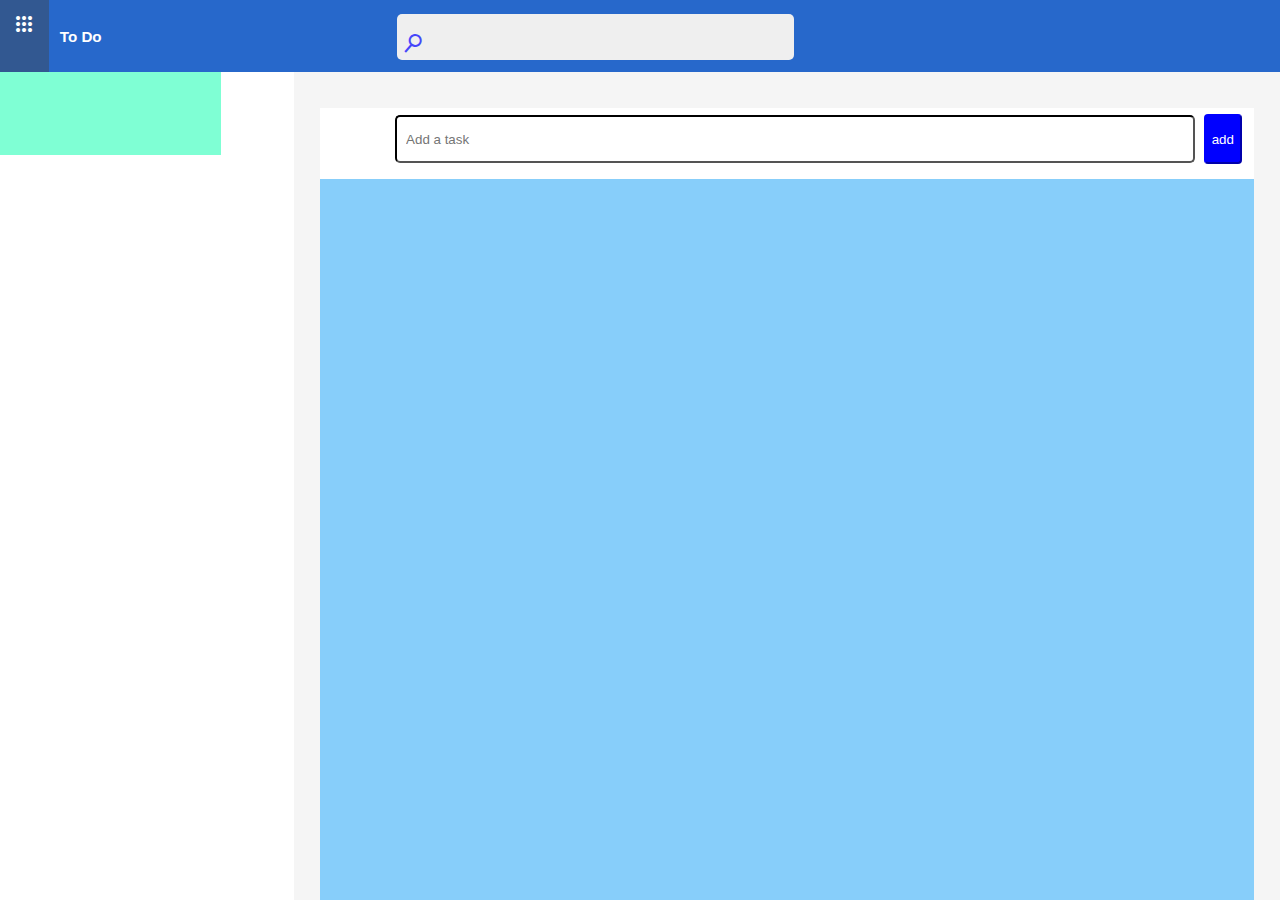
==== todo.html @ d008850b "adding task" ====
<!DOCTYPE html>
<html lang="en">
<head>
    <meta charset="UTF-8">
    <meta http-equiv="X-UA-Compatible" content="IE=edge">
    <meta name="author" content="manivel">
    <meta name="viewport" content="width=device-width, initial-scale=1.0">
    <link rel="stylesheet" href="todo.css">
    <link rel="stylesheet" href="https://fonts.googleapis.com/css2?family=Material+Symbols+Outlined:opsz,wght,FILL,GRAD@48,400,0,0">
    <title>to-do</title>
</head>
<body>
    <div class="menu-container">
        <div class="menu-app-outlet" title="App launcher">
            <span class="material-symbols-outlined ">apps</span>
        </div>
        <button class="reload">To Do</button>
        <input type="button" id="search" title="search"> 
        <span class="material-symbols-outlined search-icon">
        search
        </span>
    </div>
    <div class="left-menu-bar">
        <div class="new-list">
        </div>
    </div>
    <div class="task-add">
        <div class="task">
            <input type="text" id="text-list" placeholder="Add a task">
            <button id="add" onclick="output(this)" type="button">add</button>
        </div>
        <div id="task-info">
        </div>
        <div id="task-status">
            <h2 id="name">Completed Task</h2>   
        </div>
   </div>
   <script src="todo.js"></script>
</body>
</html>
---- todo.css ----
html,body{
    margin: 0%;
    height: 100%;
    background-color: whitesmoke;
}
.menu-container{
    background-color: rgb(39 104 203);
    height: 8%;
    position: relative;
}
.material-symbols-outlined{
    margin: 25% 0% 0% 25%;
    color: white;
}
.menu-app-outlet{
    width: 3.8%;
    height: 100%;
}
.menu-app-outlet:hover{
    background-color: rgb(50, 88, 145);
    cursor: pointer;
}
.reload{
    font: 600 95% 'Poppins', sans-serif;
    position: absolute;
    top: 0%;
    left: 4.2%;
    height: 100%;
    color: white;
    background-color: transparent;
    border: transparent;
}
.reload:hover{
     text-decoration: underline;
     cursor: pointer;
}
#search{
    position: absolute;
    top: 19%;
    left: 31%;
    width: 31%;
    height: 65%;
    border-radius: 5px;
    border: transparent;
}
.search-icon{
    color: blue;
    opacity: 0.7;
    transform: rotate( 86deg);
    position: absolute;
    bottom: 24%;
    left: 6.3%;
}
#search:hover{
   transform: scale(1.01);
}
.left-menu-bar{
    background-color: white;
    width: 23%;
    height: 92%;
}
.new-list{
    width: 75%;
    height: 10%;
    background-color:aquamarine ;
}

.task-add{
    background-color: lightskyblue;
    width: 73%;
    height: 88%;
    position: absolute;
    top: 12%;
    left: 25%;
}

.task{
    background-color: white;
    width: 100%;
    height: 9%;
    position: static;
}

#text-list{
    width: 84%;
    height: 58%;
    margin: 0.8% 0% 0% 8%;
    padding-left: 1%;
    border-color: black;
    border-radius: 5px;
}

h2{
    text-transform: capitalize;
    font-family: 'Poppins', sans-serif;
    color: blueviolet;
}

#add{
    height: 70%;
    margin-left: 0.5%;
    background-color: blue;
    color: white;
    border-color: blue;
    border-radius: 4px;
}

#task-info{ 
    width: 90%;
    margin: 3% 0% 0% 4%;
    max-height: 40%;
    overflow: auto;
}

li{
    list-style: none;
    height: 26px;
    padding: 1% 0% 0% 5%;
    width: 75%;
    margin: 1% 0% 1% 7%;
    border-radius: 7px;
    background-color: ghostwhite;
    box-shadow: 0px 0px 5px 1px;
    position: relative;
}

#list-Text{
    background-color: ghostwhite;
    width: 98%;
    border: none;
    outline: none; 
}

#task-status{
    width: 90%;
    max-height: 39%;
    margin: 3% 0% 0% 4%;
    overflow: auto;
    display: none;
}
#button{
    background-color: lightgreen;
    height: 29px;
    width: 7%;
    position: absolute;
    left: 109%;
    top: 10%;
    border-radius: 4px;
    font-size: 44%;
    text-transform: uppercase;
    font-weight: 900;
    border-color: beige;
    cursor: pointer;
}
#check-box{
    position: absolute;
    left: 1%;
    top: 15%;
    height: 60%;
    cursor: pointer;
}
.check-box-clr{
    background-color: blue;
}
.text{
    background-color: lightgreen;
    height: 29px;
    width: 7%;
    position: absolute;
    left: 101%;
    top: 10%;
    border-radius: 4px;
    font-size: 44%;
    text-transform: uppercase;
    font-weight: 900;
    border-color: beige;
    cursor: pointer;
}
#alert-box {
    width: 30%;
    height: 20%;
    background-color: lightgray; 
    position : fixed;
    left:37%;
    bottom:40%;
    border-radius: 5px;
    box-shadow: 0px 0px 4px 1px whitesmoke;
}
P{
    text-transform: capitalize;
    font-family:monospace;
    padding:4% 0% 0% 20%;
}
.remove{
    width: 15%;
    height: 20%;
    text-transform: uppercase;
    font-family:monospace;
    font-weight: 600;
    margin: 5% 0% 0% 25%;
    background-color: lightslategray;
    border: groove lightgray;
    cursor: pointer;
}
.cancel{
    margin: 3% 0% 0% 15%;
}
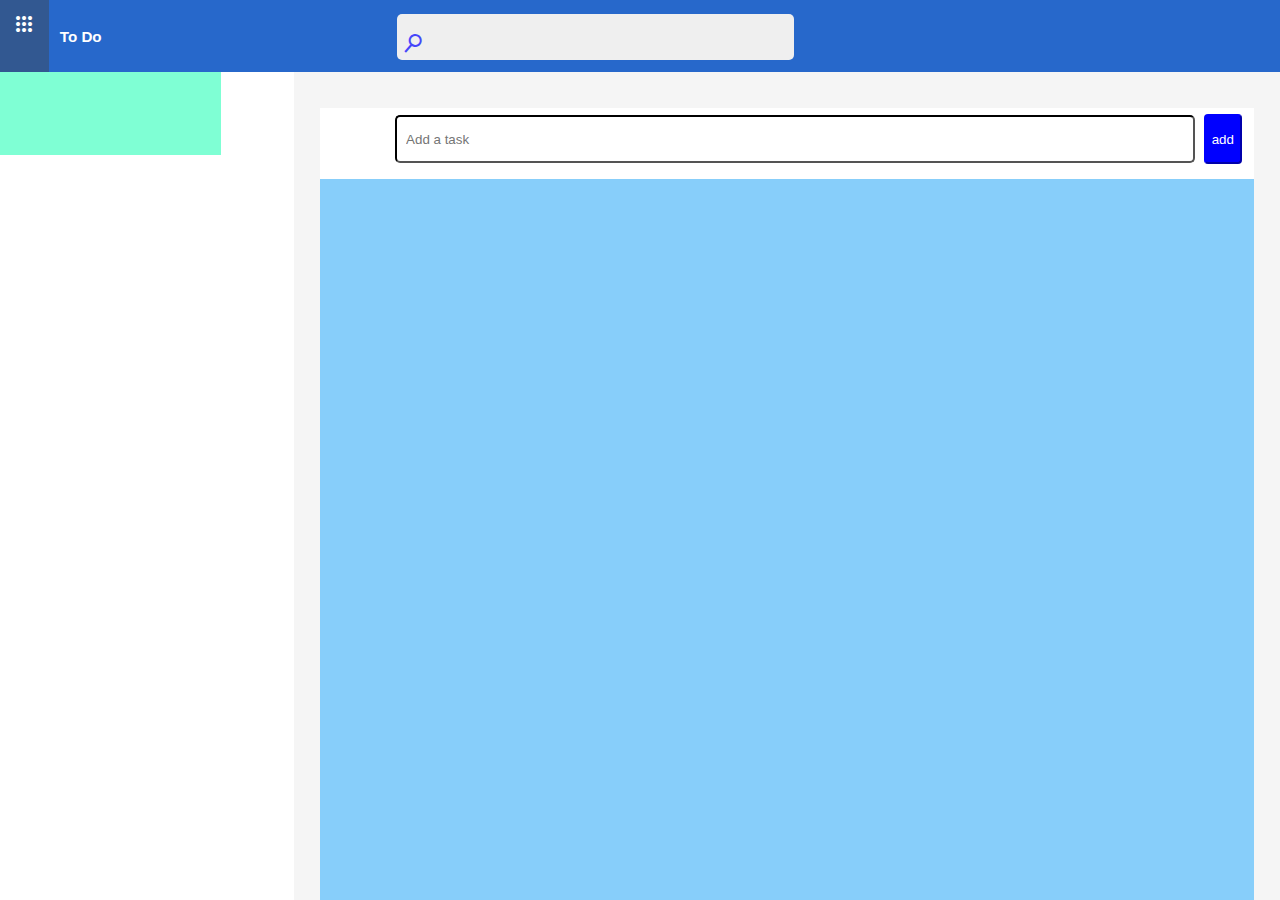
==== commit 391513a2: "add remove edit process complete" ====
--- a/todo.html
+++ b/todo.html
@@ -27,7 +27,7 @@
     <div class="task-add">
         <div class="task">
             <input type="text" id="text-list" placeholder="Add a task">
-            <button id="add" onclick="output(this)" type="button">add</button>
+            <button id="add" onclick="add()" type="button">add</button>
         </div>
         <div id="task-info">
         </div>
--- a/todo.css
+++ b/todo.css
@@ -103,6 +103,7 @@
     color: white;
     border-color: blue;
     border-radius: 4px;
+    cursor: pointer;
 }
 
 #task-info{ 
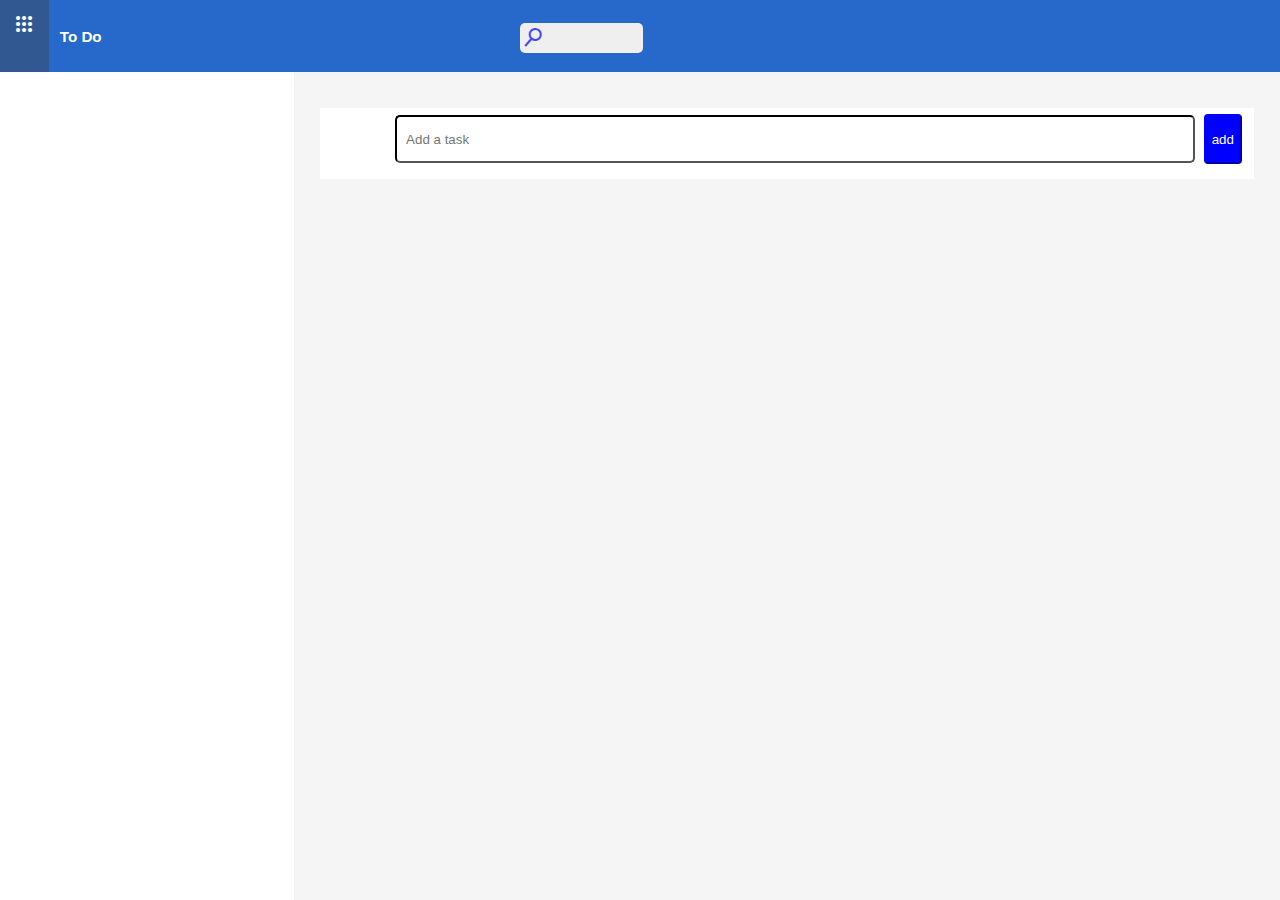
==== commit b5b24f4b: "correct some functions" ====
--- a/todo.html
+++ b/todo.html
@@ -15,10 +15,12 @@
             <span class="material-symbols-outlined ">apps</span>
         </div>
         <button class="reload">To Do</button>
-        <input type="button" id="search" title="search"> 
-        <span class="material-symbols-outlined search-icon">
-        search
-        </span>
+        <div class="search info">
+            <input type="button" class="search" title="search"> 
+            <span class="material-symbols-outlined search-icon">
+            search
+            </span>
+        </div>
     </div>
     <div class="left-menu-bar">
         <div class="new-list">
@@ -29,10 +31,13 @@
             <input type="text" id="text-list" placeholder="Add a task">
             <button id="add" onclick="add()" type="button">add</button>
         </div>
-        <div id="task-info">
-        </div>
-        <div id="task-status">
-            <h2 id="name">Completed Task</h2>   
+        <div class="task-details">
+            <div id="task-info">
+            </div>
+            <div id="task-completion">
+            </div>
+            <div id="task-status">
+            </div>
         </div>
    </div>
    <script src="todo.js"></script>
--- a/todo.css
+++ b/todo.css
@@ -34,7 +34,7 @@
      text-decoration: underline;
      cursor: pointer;
 }
-#search{
+.search{
     position: absolute;
     top: 19%;
     left: 31%;
@@ -61,12 +61,10 @@
 }
 .new-list{
     width: 75%;
-    height: 10%;
-    background-color:aquamarine ;
+    height: 10%;    
 }
 
 .task-add{
-    background-color: lightskyblue;
     width: 73%;
     height: 88%;
     position: absolute;
@@ -90,10 +88,13 @@
     border-radius: 5px;
 }
 
-h2{
+.completed-child1{
+    border: 1px solid red;
     text-transform: capitalize;
     font-family: 'Poppins', sans-serif;
-    color: blueviolet;
+    width: 100%;
+    height: 3em;
+    contain: content;
 }
 
 #add{
@@ -109,8 +110,7 @@
 #task-info{ 
     width: 90%;
     margin: 3% 0% 0% 4%;
-    max-height: 40%;
-    overflow: auto;
+    min-height: 0%;
 }
 
 li{
@@ -118,7 +118,7 @@
     height: 26px;
     padding: 1% 0% 0% 5%;
     width: 75%;
-    margin: 1% 0% 1% 7%;
+    margin: 2% 0% 0% 5%;;
     border-radius: 7px;
     background-color: ghostwhite;
     box-shadow: 0px 0px 5px 1px;
@@ -134,10 +134,23 @@
 
 #task-status{
     width: 90%;
-    max-height: 39%;
-    margin: 3% 0% 0% 4%;
+    min-height: 7%;
+    margin: 0% 0% 0% 4%;
+}
+
+.task-details{
+    height: 91%;
     overflow: auto;
+}
+#task-completion{
+    background-color: white;
+    height: 7%;
+    padding: 2% 0% 0% 4%;
+    margin: 2% 0% 0% 0%;
+    text-transform: capitalize;
+    font:600 100% Arial, Helvetica, sans-serif;
     display: none;
+    cursor: pointer;
 }
 #button{
     background-color: lightgreen;
@@ -153,6 +166,7 @@
     border-color: beige;
     cursor: pointer;
 }
+
 #check-box{
     position: absolute;
     left: 1%;
@@ -160,9 +174,11 @@
     height: 60%;
     cursor: pointer;
 }
+
 .check-box-clr{
     background-color: blue;
 }
+
 .text{
     background-color: lightgreen;
     height: 29px;
@@ -177,32 +193,37 @@
     border-color: beige;
     cursor: pointer;
 }
+
 #alert-box {
-    width: 30%;
+    width: 24%;
     height: 20%;
-    background-color: lightgray; 
-    position : fixed;
-    left:37%;
-    bottom:40%;
+    background-color: white;
+    position: fixed;
+    left: 39%;
+    bottom: 40%;
     border-radius: 5px;
-    box-shadow: 0px 0px 4px 1px whitesmoke;
-}
+    box-shadow: 0px 0px 4px 1px lightgrey;
+}
+
 P{
     text-transform: capitalize;
-    font-family:monospace;
-    padding:4% 0% 0% 20%;
-}
+    font:600 100% monospace;
+    padding: 4% 0% 0% 13%;
+}
+
 .remove{
-    width: 15%;
+    width: 16%;
     height: 20%;
     text-transform: uppercase;
-    font-family:monospace;
+    font-family: monospace;
     font-weight: 600;
+    font-size: 88%;
     margin: 5% 0% 0% 25%;
-    background-color: lightslategray;
+    background-color: lightslategrey;
     border: groove lightgray;
     cursor: pointer;
 }
+
 .cancel{
     margin: 3% 0% 0% 15%;
 }
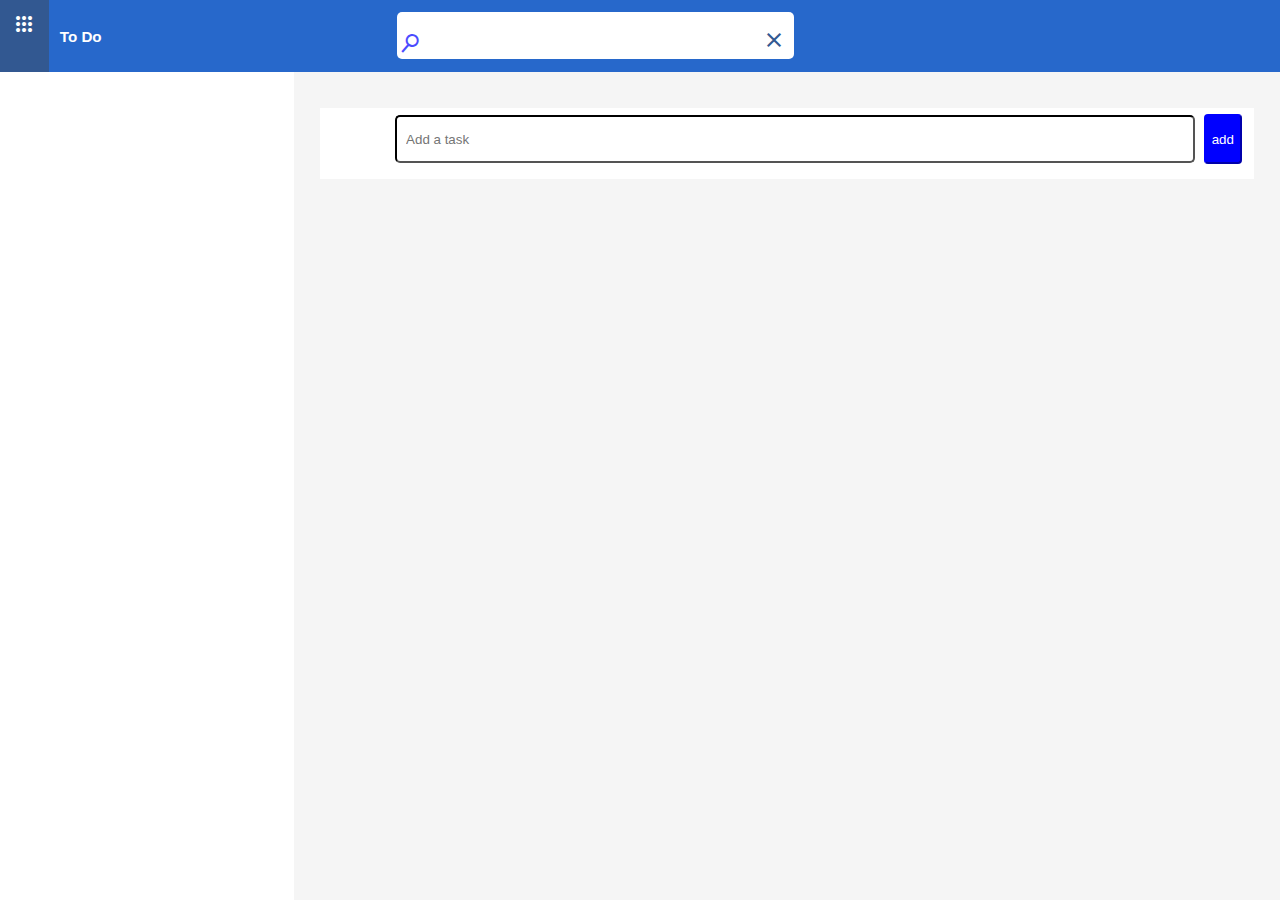
==== commit e70d510e: "search function" ====
--- a/todo.html
+++ b/todo.html
@@ -15,8 +15,11 @@
             <span class="material-symbols-outlined ">apps</span>
         </div>
         <button class="reload">To Do</button>
-        <div class="search info">
-            <input type="button" class="search" title="search"> 
+        <div id="info" >
+            <!-- <input type="text" class="search" title="search" placeholder="search">  -->
+            <span class="material-symbols-outlined" id="closer">
+                close
+         </span>
             <span class="material-symbols-outlined search-icon">
             search
             </span>
@@ -26,7 +29,7 @@
         <div class="new-list">
         </div>
     </div>
-    <div class="task-add">
+    <div class="task-add search-box">
         <div class="task">
             <input type="text" id="text-list" placeholder="Add a task">
             <button id="add" onclick="add()" type="button">add</button>
--- a/todo.css
+++ b/todo.css
@@ -19,6 +19,13 @@
 .menu-app-outlet:hover{
     background-color: rgb(50, 88, 145);
     cursor: pointer;
+}
+#closer{
+    position: absolute;
+    bottom: 16%;
+    left: 67%;
+    color:rgb(50, 88, 145);
+    /* display: none; */
 }
 .reload{
     font: 600 95% 'Poppins', sans-serif;
@@ -34,25 +41,38 @@
      text-decoration: underline;
      cursor: pointer;
 }
-.search{
-    position: absolute;
-    top: 19%;
-    left: 31%;
-    width: 31%;
-    height: 65%;
-    border-radius: 5px;
-    border: transparent;
-}
 .search-icon{
     color: blue;
     opacity: 0.7;
     transform: rotate( 86deg);
     position: absolute;
-    bottom: 24%;
-    left: 6.3%;
-}
-#search:hover{
+    bottom: 9%;
+    left: -24.7%;
+    cursor: pointer;
+}
+#info:hover{
    transform: scale(1.01);
+} 
+
+#search{
+    position:absolute;
+    width: 85%;
+    height: 71%;
+    margin: 1% 0% 0% 7%;
+    cursor: pointer;
+    outline: none;
+    border: none;
+}
+#info{
+    background-color: white;
+    position: relative;
+    top: -83%; 
+    bottom: 81%;
+    width: 31%;
+    height: 65%;
+    left: 31%;
+    border-radius: 5px;
+    cursor: pointer;
 }
 .left-menu-bar{
     background-color: white;
@@ -215,9 +235,7 @@
     width: 16%;
     height: 20%;
     text-transform: uppercase;
-    font-family: monospace;
-    font-weight: 600;
-    font-size: 88%;
+    font:600 88% monospace;
     margin: 5% 0% 0% 25%;
     background-color: lightslategrey;
     border: groove lightgray;
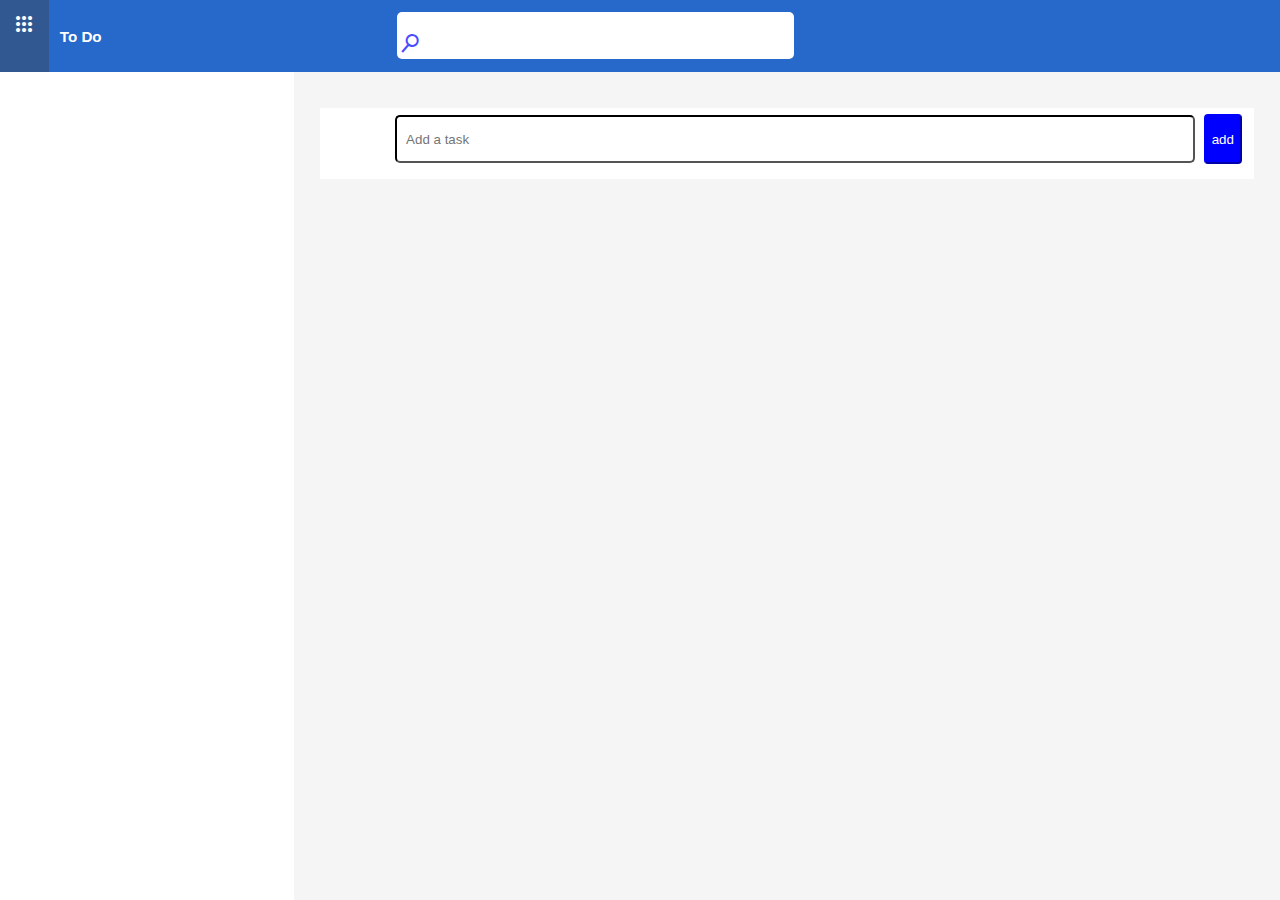
==== commit cf0b7a81: "user function" ====
--- a/todo.html
+++ b/todo.html
@@ -10,20 +10,11 @@
     <title>to-do</title>
 </head>
 <body>
-    <div class="menu-container">
+    <div class="menu-container" id="menu-container">
         <div class="menu-app-outlet" title="App launcher">
             <span class="material-symbols-outlined ">apps</span>
         </div>
         <button class="reload">To Do</button>
-        <div id="info" >
-            <!-- <input type="text" class="search" title="search" placeholder="search">  -->
-            <span class="material-symbols-outlined" id="closer">
-                close
-         </span>
-            <span class="material-symbols-outlined search-icon">
-            search
-            </span>
-        </div>
     </div>
     <div class="left-menu-bar">
         <div class="new-list">
--- a/todo.css
+++ b/todo.css
@@ -20,12 +20,12 @@
     background-color: rgb(50, 88, 145);
     cursor: pointer;
 }
-#closer{
-    position: absolute;
-    bottom: 16%;
-    left: 67%;
-    color:rgb(50, 88, 145);
-    /* display: none; */
+.closer{
+    position: absolute;
+    bottom: 24%;
+    left: 35%;
+    color: rgb(50, 88, 145);
+    cursor: pointer;
 }
 .reload{
     font: 600 95% 'Poppins', sans-serif;
@@ -55,15 +55,25 @@
 } 
 
 #search{
-    position:absolute;
-    width: 85%;
-    height: 71%;
-    margin: 1% 0% 0% 7%;
+    position: absolute;
+    width: 27%;
+    height: 53%;
+    left: 33%;
+    bottom: 22%;
     cursor: pointer;
     outline: none;
     border: none;
-}
-#info{
+    background-color:white;
+}
+#filterDiv{
+    width: 73%;
+    height: 89%;
+    position: relative;
+    bottom: 89%;
+    left: 25%;
+    background-color: aquamarine;
+}
+#search-bar{
     background-color: white;
     position: relative;
     top: -83%; 
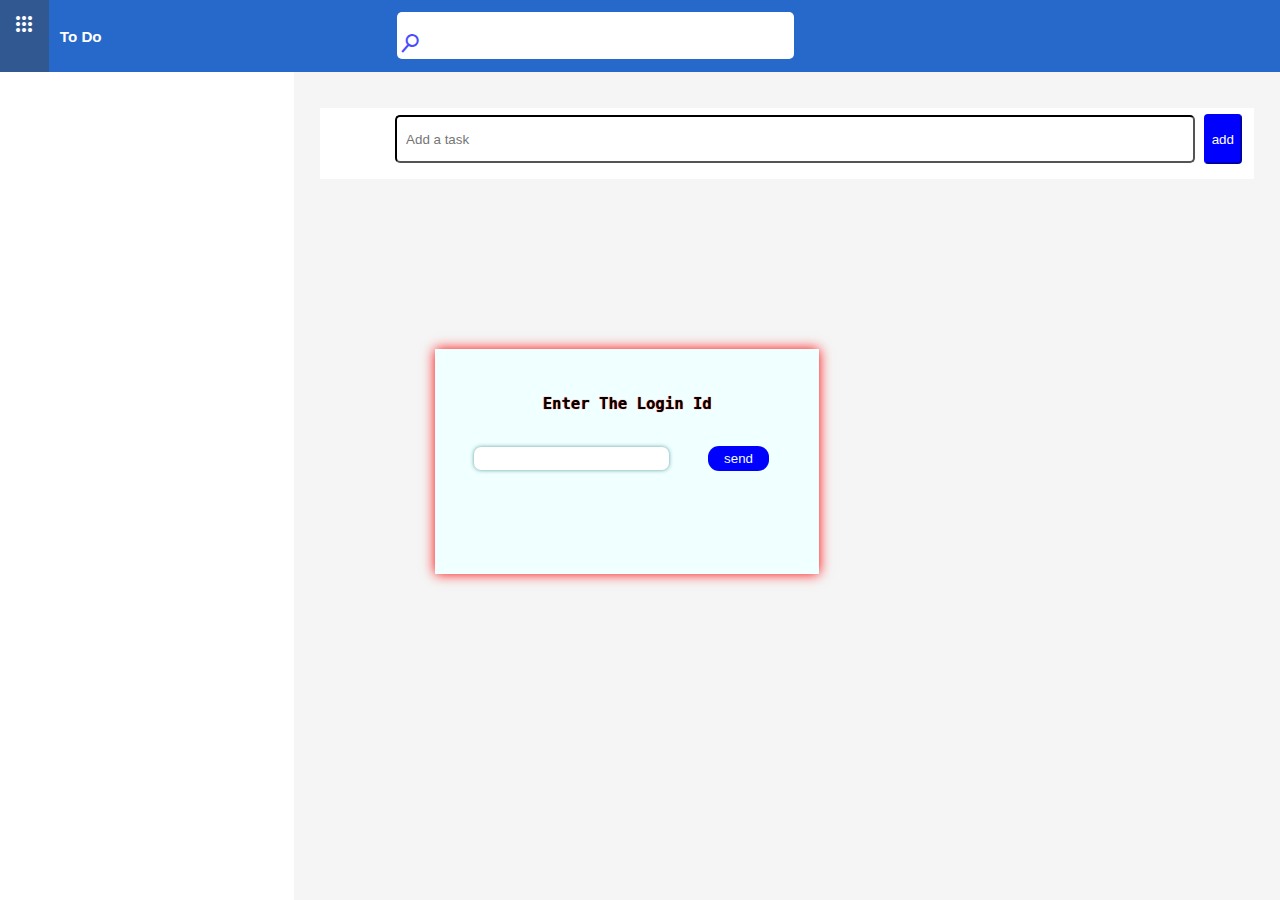
==== commit bdbd6ebe: "login page" ====
--- a/todo.html
+++ b/todo.html
@@ -20,7 +20,7 @@
         <div class="new-list">
         </div>
     </div>
-    <div class="task-add search-box">
+    <div class="task-add">
         <div class="task">
             <input type="text" id="text-list" placeholder="Add a task">
             <button id="add" onclick="add()" type="button">add</button>
@@ -35,5 +35,6 @@
         </div>
    </div>
    <script src="todo.js"></script>
+   
 </body>
 </html>--- a/todo.css
+++ b/todo.css
@@ -19,6 +19,43 @@
 .menu-app-outlet:hover{
     background-color: rgb(50, 88, 145);
     cursor: pointer;
+}
+#login-Div{
+    width: 30%;
+    height: 25%;
+    background-color: azure;
+    position: relative;
+    bottom: 63%;
+    left: 34%;
+    box-sizing: border-box;
+    box-shadow: 0px 0px 12px red;
+    /* display: inline-block; */
+}
+#login-id-text{
+    text-transform: capitalize;
+    font: 600 larger monospace;
+    padding: 12% 0% 0% 28%;
+    text-shadow: 0px 0px 1px red;
+}
+#input-text{
+    width: 48%;
+    height: 10%;
+    outline: none;
+    border: none;
+    margin: 5% 0% 0% 10%;
+    box-shadow: 0px 0px 4px cadetblue;
+    border-radius: 7px;
+    padding: 0% 0% 0% 3%;
+    font-size: 80%;
+}
+#login-submit{
+    width: 16%;
+    height: 11%;
+    background-color: blue;
+    border: none;
+    border-radius: 11px;
+    margin: 0% 0% 0% 10%;
+    color: azure;
 }
 .closer{
     position: absolute;
@@ -60,7 +97,7 @@
     height: 53%;
     left: 33%;
     bottom: 22%;
-    cursor: pointer;
+    cursor: text;
     outline: none;
     border: none;
     background-color:white;
@@ -88,6 +125,7 @@
     background-color: white;
     width: 23%;
     height: 92%;
+    /* display: inline-block; */
 }
 .new-list{
     width: 75%;
@@ -100,6 +138,14 @@
     position: absolute;
     top: 12%;
     left: 25%;
+}
+#search-box{
+    width: 73%;
+    height: 88%;
+    position: absolute;
+    top: 12%;
+    left: 25%; 
+    background-color:  white;
 }
 
 .task{
@@ -116,6 +162,7 @@
     padding-left: 1%;
     border-color: black;
     border-radius: 5px;
+    /* box-sizing: border-box; */
 }
 
 .completed-child1{
@@ -235,7 +282,7 @@
     box-shadow: 0px 0px 4px 1px lightgrey;
 }
 
-P{
+.alert-box-message{
     text-transform: capitalize;
     font:600 100% monospace;
     padding: 4% 0% 0% 13%;
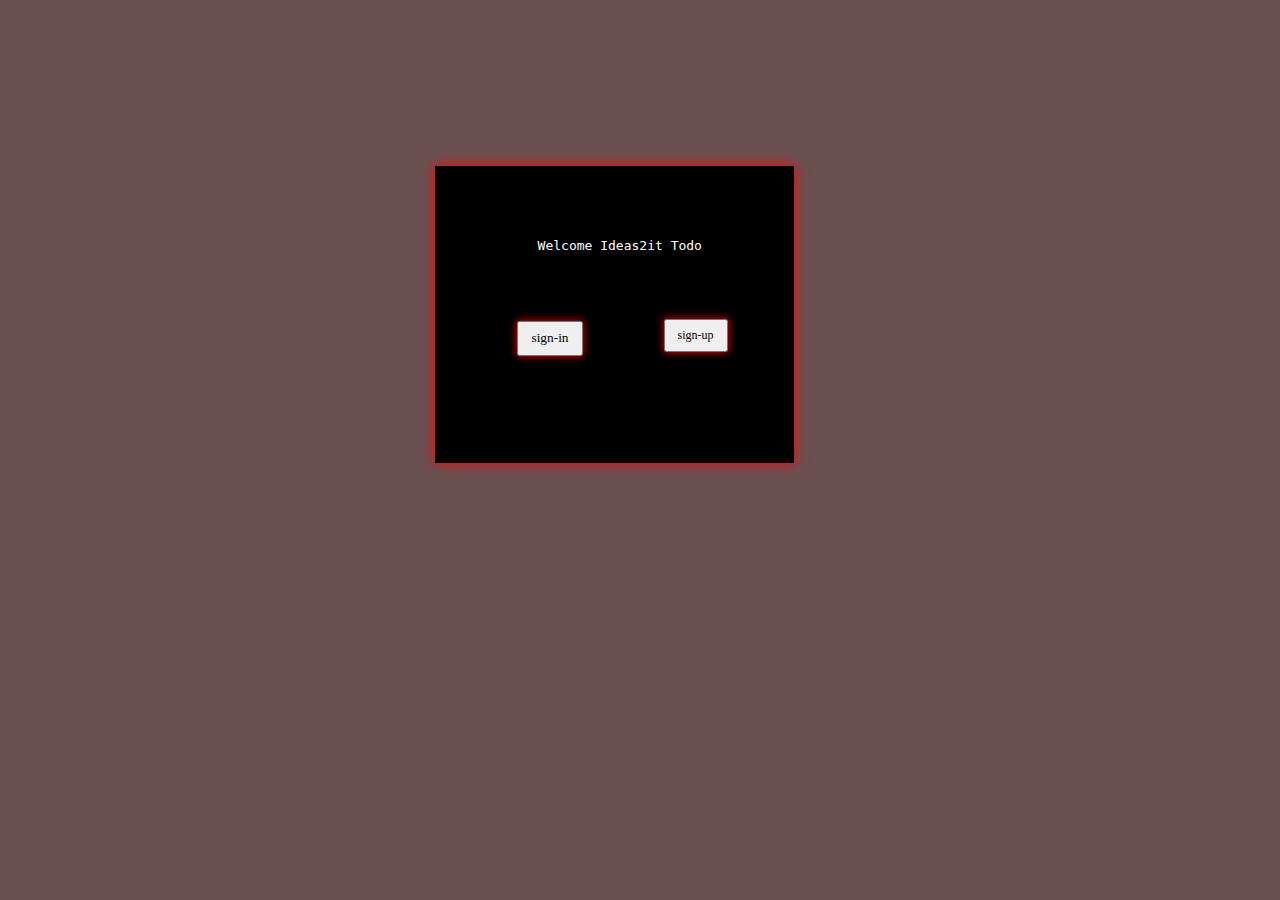
==== commit 52ee5a57: "user function added" ====
--- a/todo.html
+++ b/todo.html
@@ -10,31 +10,7 @@
     <title>to-do</title>
 </head>
 <body>
-    <div class="menu-container" id="menu-container">
-        <div class="menu-app-outlet" title="App launcher">
-            <span class="material-symbols-outlined ">apps</span>
-        </div>
-        <button class="reload">To Do</button>
-    </div>
-    <div class="left-menu-bar">
-        <div class="new-list">
-        </div>
-    </div>
-    <div class="task-add">
-        <div class="task">
-            <input type="text" id="text-list" placeholder="Add a task">
-            <button id="add" onclick="add()" type="button">add</button>
-        </div>
-        <div class="task-details">
-            <div id="task-info">
-            </div>
-            <div id="task-completion">
-            </div>
-            <div id="task-status">
-            </div>
-        </div>
-   </div>
+    <div id="main-container"></div>
    <script src="todo.js"></script>
-   
 </body>
 </html>--- a/todo.css
+++ b/todo.css
@@ -1,82 +1,174 @@
 html,body{
     margin: 0%;
     height: 100%;
-    background-color: whitesmoke;
-}
-.menu-container{
-    background-color: rgb(39 104 203);
+    
+}
+#main-container{
+    background-color:#6b5050;;
+    width: 100%;
+    height: 100%;
+    position: absolute;
+}
+#signUp-Div{
+    background-color: black;
+    width: 28%;
+    height: 33%;
+    margin: 13% 1% 1% 34%;
+    box-shadow: 0px 0px 12px red;
+    box-sizing: border-box;
+    color: white;
+    padding: 5% 0% 0% 8%;
+    font-family: monospace;
+    text-transform: capitalize;
+}
+
+.sign{
+    position: relative;
+    font-family: math;
+    box-shadow: 0px 0px 8px red;
+}
+.in{
+    top: 25%;
+    right: 8%;
+    width: 25.7%;
+    height: 14.8%;
+}
+.up{
+    top: 38%;
+    right: 15%;
+    width: 25%;
+    height: 14%;
+    font-size: 75%;
+}
+.sign-page{
+    background-color: black;
+    width: 28%;
+    height: 41%;
+    margin: 13% 1% 1% 34%;
+    box-shadow: 0px 0px 12px red;
+    box-sizing: border-box;
+    color: white;
+}
+.user{
+    width: 90%;
+    height: 13%;
+}
+.usernameInput{
+    position: relative;
+    left: 31%;
+    top: 4.9em;
+}
+.usermailId{
+    position: relative;
+    top: 6.5em;
+    left: 39%;
+}
+.usermail{
+    position: relative;
+    top: 8.4em;
+    right: 39%;
+    text-transform: capitalize;
+}
+.userpasswordInput{
+    position: relative;
+    top: 8em;
+    left: 39%;
+}
+.label{
+    font-family: monospace;
+    color: azure;
+}
+.username{
+    text-transform: capitalize;
+    position: relative;
+    top: 5em;
+    left: 17%;
+}
+.userpassword{
+    position: relative;
+    top: 9.8em;
+    right: 31%;
+    text-transform: capitalize;
+}
+.usersubmitDiv{
+    position: relative;
+    top: 37%;
+    left: 5%;
+}
+#user-submit{
+    position: relative;
+    top: 12em;
+    right: 7%;
+    box-shadow: 3px 3px 3px blue;
+    text-transform: capitalize;
+    font-weight: 600;
+}
+.signIn{
+    height: 35%;
+}
+.signinpass{
+    top: 6em;
+    left: 47%;
+}
+.signinpasslabel{
+    right: 47%;
+    top: 8em;
+}
+.account-submit{
+    top: 11em;
+    right: 21%;
+}
+.forget{
+    top: 10em;
+    right: 32%;
+}
+#todo-page{
+    height: 100%;
+    position: relative;
+    background-color:whitesmoke;
+} 
+#todoBar{
+    position: relative;
     height: 8%;
-    position: relative;
+    background-color: lightcoral;
+}
+.appIconDiv{
+    width: 3.8%;
+    height: 100%;
 }
 .material-symbols-outlined{
     margin: 25% 0% 0% 25%;
     color: white;
-}
-.menu-app-outlet{
-    width: 3.8%;
-    height: 100%;
-}
-.menu-app-outlet:hover{
-    background-color: rgb(50, 88, 145);
-    cursor: pointer;
-}
-#login-Div{
-    width: 30%;
-    height: 25%;
-    background-color: azure;
-    position: relative;
-    bottom: 63%;
-    left: 34%;
-    box-sizing: border-box;
-    box-shadow: 0px 0px 12px red;
-    /* display: inline-block; */
-}
-#login-id-text{
-    text-transform: capitalize;
-    font: 600 larger monospace;
-    padding: 12% 0% 0% 28%;
-    text-shadow: 0px 0px 1px red;
-}
-#input-text{
-    width: 48%;
-    height: 10%;
-    outline: none;
-    border: none;
-    margin: 5% 0% 0% 10%;
-    box-shadow: 0px 0px 4px cadetblue;
-    border-radius: 7px;
-    padding: 0% 0% 0% 3%;
-    font-size: 80%;
-}
-#login-submit{
-    width: 16%;
-    height: 11%;
-    background-color: blue;
-    border: none;
-    border-radius: 11px;
-    margin: 0% 0% 0% 10%;
-    color: azure;
-}
-.closer{
-    position: absolute;
-    bottom: 24%;
-    left: 35%;
-    color: rgb(50, 88, 145);
-    cursor: pointer;
-}
-.reload{
+    cursor: pointer;
+}
+.appIconDiv:hover{
+    background-color: rgb(242, 87, 87);
+    cursor: pointer;
+}
+.todoButton{
     font: 600 95% 'Poppins', sans-serif;
     position: absolute;
     top: 0%;
     left: 4.2%;
     height: 100%;
     color: white;
-    background-color: transparent;
+    background-color: lightcoral;
     border: transparent;
 }
-.reload:hover{
+.todoButton:hover{
      text-decoration: underline;
      cursor: pointer;
+}
+#search-bar{
+    background-color: white;
+    position: relative;
+    top: -83%; 
+    bottom: 81%;
+    width: 31%;
+    height: 65%;
+    left: 31%;
+    border-radius: 5px;
+    cursor: pointer;
 }
 .search-icon{
     color: blue;
@@ -87,10 +179,6 @@
     left: -24.7%;
     cursor: pointer;
 }
-#info:hover{
-   transform: scale(1.01);
-} 
-
 #search{
     position: absolute;
     width: 27%;
@@ -102,36 +190,32 @@
     border: none;
     background-color:white;
 }
-#filterDiv{
+.closer{
+    position: absolute;
+    bottom: 24%;
+    left: 35%;
+    color: rgb(50, 88, 145);
+    cursor: pointer;
+}
+#search-box{
     width: 73%;
-    height: 89%;
-    position: relative;
-    bottom: 89%;
-    left: 25%;
-    background-color: aquamarine;
-}
-#search-bar{
-    background-color: white;
-    position: relative;
-    top: -83%; 
-    bottom: 81%;
-    width: 31%;
-    height: 65%;
-    left: 31%;
-    border-radius: 5px;
-    cursor: pointer;
-}
-.left-menu-bar{
+    height: 88%;
+    position: absolute;
+    top: 12%;
+    left: 25%; 
+    background-color:  white;
+}
+#left-menu-bar{
     background-color: white;
     width: 23%;
     height: 92%;
     /* display: inline-block; */
 }
-.new-list{
+.leftMenuBarList{
     width: 75%;
-    height: 10%;    
-}
-
+    height: 10%; 
+    /* background-color: rgb(169, 85, 249);    */
+}
 .task-add{
     width: 73%;
     height: 88%;
@@ -139,22 +223,12 @@
     top: 12%;
     left: 25%;
 }
-#search-box{
-    width: 73%;
-    height: 88%;
-    position: absolute;
-    top: 12%;
-    left: 25%; 
-    background-color:  white;
-}
-
 .task{
-    background-color: white;
+    background-color: #fee0e0;
     width: 100%;
     height: 9%;
     position: static;
 }
-
 #text-list{
     width: 84%;
     height: 58%;
@@ -165,31 +239,15 @@
     /* box-sizing: border-box; */
 }
 
-.completed-child1{
-    border: 1px solid red;
-    text-transform: capitalize;
-    font-family: 'Poppins', sans-serif;
-    width: 100%;
-    height: 3em;
-    contain: content;
-}
-
 #add{
     height: 70%;
     margin-left: 0.5%;
-    background-color: blue;
-    color: white;
-    border-color: blue;
+    background-color:  #e93333;
+    color: white;
+    border-color:rgb(244, 148, 148);
     border-radius: 4px;
     cursor: pointer;
 }
-
-#task-info{ 
-    width: 90%;
-    margin: 3% 0% 0% 4%;
-    min-height: 0%;
-}
-
 li{
     list-style: none;
     height: 26px;
@@ -197,36 +255,21 @@
     width: 75%;
     margin: 2% 0% 0% 5%;;
     border-radius: 7px;
-    background-color: ghostwhite;
+    background-color: #f4d3d3;
     box-shadow: 0px 0px 5px 1px;
     position: relative;
 }
-
 #list-Text{
     background-color: ghostwhite;
     width: 98%;
     border: none;
     outline: none; 
 }
-
-#task-status{
-    width: 90%;
-    min-height: 7%;
-    margin: 0% 0% 0% 4%;
-}
-
-.task-details{
-    height: 91%;
-    overflow: auto;
-}
-#task-completion{
-    background-color: white;
-    height: 7%;
-    padding: 2% 0% 0% 4%;
-    margin: 2% 0% 0% 0%;
-    text-transform: capitalize;
-    font:600 100% Arial, Helvetica, sans-serif;
-    display: none;
+#check-box{
+    position: absolute;
+    left: 1%;
+    top: 15%;
+    height: 60%;
     cursor: pointer;
 }
 #button{
@@ -243,19 +286,6 @@
     border-color: beige;
     cursor: pointer;
 }
-
-#check-box{
-    position: absolute;
-    left: 1%;
-    top: 15%;
-    height: 60%;
-    cursor: pointer;
-}
-
-.check-box-clr{
-    background-color: blue;
-}
-
 .text{
     background-color: lightgreen;
     height: 29px;
@@ -270,7 +300,35 @@
     border-color: beige;
     cursor: pointer;
 }
-
+#task-details{
+    height: 91%;
+    overflow: auto;
+}
+#task-info{ 
+    width: 90%;
+    margin: 3% 0% 0% 4%;
+    min-height: 0%;
+}
+#task-completion{
+    background-color: white;
+    height: 7%;
+    padding: 2% 0% 0% 4%;
+    margin: 2% 0% 0% 0%;
+    text-transform: capitalize;
+    font:600 100% Arial, Helvetica, sans-serif;
+    display: none;
+    cursor: pointer;
+}
+#task-status{
+    width: 90%;
+    min-height: 7%;
+    margin: 0% 0% 0% 4%;
+}
+.alert-box-message{
+    text-transform: capitalize;
+    font:600 100% monospace;
+    padding: 4% 0% 0% 13%;
+}
 #alert-box {
     width: 24%;
     height: 20%;
@@ -281,13 +339,6 @@
     border-radius: 5px;
     box-shadow: 0px 0px 4px 1px lightgrey;
 }
-
-.alert-box-message{
-    text-transform: capitalize;
-    font:600 100% monospace;
-    padding: 4% 0% 0% 13%;
-}
-
 .remove{
     width: 16%;
     height: 20%;
@@ -298,7 +349,34 @@
     border: groove lightgray;
     cursor: pointer;
 }
-
 .cancel{
     margin: 3% 0% 0% 15%;
 }
+.userAccountDiv{
+    width: 4%;
+    height: 98%;
+    background-color: lightcoral;
+    position: relative;
+    bottom: 5em;
+    left: 76.7em;
+}
+#userNameDiv{
+    background-color: lightcoral;
+    font-family: monospace;
+    color: white;
+    text-transform: capitalize;
+    position: relative;
+    width: fit-content;
+    bottom: 8.5em;
+    left: 91em;
+}
+#logOutDiv{
+    background-color: lightcoral;
+    position: relative;
+    bottom: 5.95em;
+    left: 76.6em;
+    width: fit-content;
+    height: fit-content;
+    border: 2px groove lightcoral;
+    cursor: pointer;
+}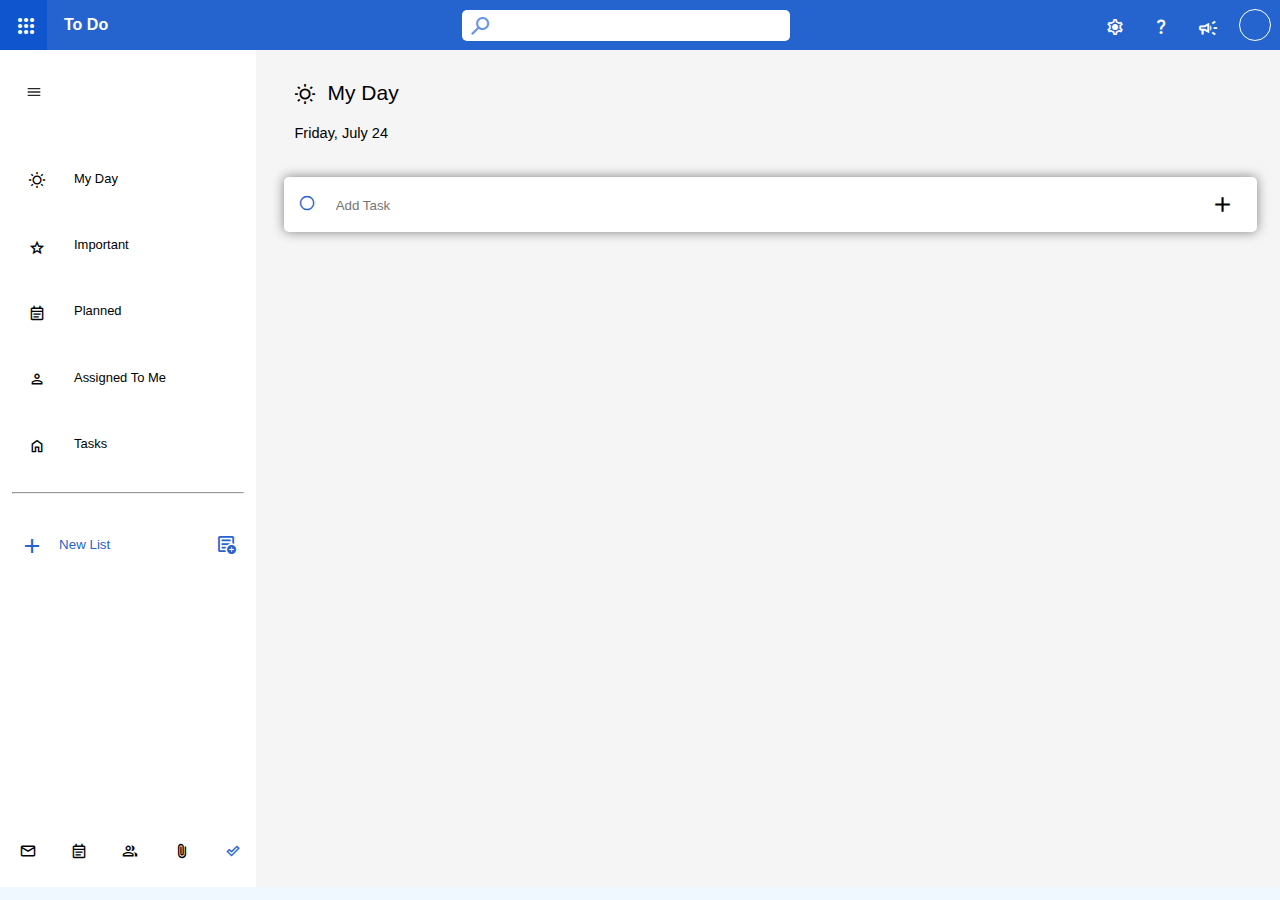
==== commit 54f94c73: "user login" ====
--- a/todo.html
+++ b/todo.html
@@ -3,14 +3,239 @@
 <head>
     <meta charset="UTF-8">
     <meta http-equiv="X-UA-Compatible" content="IE=edge">
-    <meta name="author" content="manivel">
     <meta name="viewport" content="width=device-width, initial-scale=1.0">
     <link rel="stylesheet" href="todo.css">
     <link rel="stylesheet" href="https://fonts.googleapis.com/css2?family=Material+Symbols+Outlined:opsz,wght,FILL,GRAD@48,400,0,0">
     <title>to-do</title>
 </head>
 <body>
-    <div id="main-container"></div>
+   <div class="todo">
+        <div class="todoMenuBar">
+            <div class="appIconDiv">
+                <span class="material-symbols-outlined appIcon icon">apps</span>
+            </div>
+            <div class="todoButtonDiv">
+                <button type="button" class="todoButton">To Do</button>
+            </div>  
+            <div class="taskSearchDivBar">
+                <div class="taskSearchDiv" id="taskSearchDiv">
+                    <span class="material-symbols-outlined searchIcon icon">search</span>
+                    <input type="text" placeholder="Search" class="searchField" id="searchField">
+                </div>
+                <div class="searchCloserDiv" id="searchCloserDiv">
+                    <span class="material-symbols-outlined searchCloser icon" id="searchCloser">close</span>
+                </div>
+            </div>
+            <div class="taskBarUserDiv">
+               <div class="settingIconDiv taskBarUser">
+                <span class="material-symbols-outlined settingsIcon icon" style="font-size: 20px;">
+                    settings
+                </span>
+               </div>
+               <div class="questionMarkIconDiv taskBarUser">
+                <span class="material-symbols-outlined settingsIcon icon" style="font-size: 20px;">
+                    question_mark
+                </span>
+               </div>
+               <div class="megaphoneIconDiv taskBarUser">
+                <span class="material-symbols-outlined  settingsIcon icon" style="font-size: 22px;">
+                    campaign
+                    </span>
+               </div>
+               <div class="userIconDiv taskBarUser" id="usericonDiv">
+                    <div class="circleDiv">
+                        <span class="dot" id="userIcon"></span>
+                    </div>
+               </div>
+            </div>         
+        </div>
+        <div class="todoBody">
+            <div class="todoBodyLeft" id="todoBodyLeft">
+                <div class="leftMenuHeaderDiv">
+                    <div class="sideMenuBarDiv" id="sideMenuBarDiv">
+                        <span class="material-symbols-outlined sideMenuBarIcon" style="font-size: 18px;">menu</span>
+                    </div>
+                </div>
+                <div class="leftMenuBodyDiv">
+                    <div class="leftMenuContent">
+                        <div class="leftMenuContentMyDay sidemenuContent">
+                            <div class="leftMenuContentMyDayIcon leftMenuContentIcon">
+                                <span class="material-symbols-outlined iconBody" style="font-size: 18px;">wb_sunny</span>
+                            </div>
+                            <div class="leftMenuContentMyDayName leftMenuContentName">
+                                my day
+                            </div>
+                        </div>
+                        <div class="leftMenuContentImportant sidemenuContent">
+                            <div class="leftMenuContentImportantIcon leftMenuContentIcon">
+                                <span class="material-symbols-outlined iconBody"  style="font-size: 18px;">
+                                    star
+                                </span>
+                            </div>
+                            <div class="leftMenuContentImportantName leftMenuContentName">
+                                important
+                            </div>
+                        </div>
+                        <div class="leftMenuContentPlanned sidemenuContent">
+                            <div class="leftMenuContentPlannedIcon leftMenuContentIcon">
+                                <span class="material-symbols-outlined iconBody"  style="font-size: 18px;">
+                                    event_note
+                                </span>
+                            </div>
+                            <div class="leftMenuContentPlannedName leftMenuContentName">
+                                planned
+                            </div>
+                        </div>
+                        <div class="leftMenuContentAssigned sidemenuContent">
+                            <div class="leftMenuContentAssignedIcon leftMenuContentIcon">
+                                <span class="material-symbols-outlined iconBody"  style="font-size: 18px;">
+                                    person
+                                </span>
+                            </div>
+                            <div class="leftMenuContentAssignedName leftMenuContentName">
+                                assigned to me
+                            </div>
+                        </div>
+                        <div class="leftMenuContentTasks sidemenuContent" id="oldList">
+                            <div class="leftMenuContentTasksIcon leftMenuContentIcon">
+                                <span class="material-symbols-outlined iconBody"  style="font-size: 18px;">home</span>
+                            </div>
+                            <div class="leftMenuContentTasksName leftMenuContentName">
+                              <span>tasks</span>  
+                            </div>
+                        </div>
+                        <div class="horizondalDiv">
+                            <hr class="horizondalLine">
+                        </div>
+                    </div>
+                    <div class="leftMenuContentList">
+                        <div class="leftMenuAddedContentList" id="createdNewList">
+                        </div>
+                        <div class="leftMenuContentCreateDiv">
+                            <div class="leftMenuContentCreateInnerDivOne">
+                                <div class="listMenuInnerAddDiv">
+                                    <div class="leftBarAddIconDiv">
+                                        <span class="material-symbols-outlined">
+                                            add
+                                        </span>
+                                    </div>
+                                    <input type="text" class="leftMenuTaskList" id="leftMenuTaskList" placeholder="new list">
+                                </div>
+                            </div>
+                            <div class="leftMenuContentCreateInnerDivTwo">
+                                <div class="leftBarAddFileIconDiv">
+                                    <span class="material-symbols-outlined" style="font-size: 22px;">
+                                        add_notes
+                                    </span>
+                                </div>
+                            </div>
+                        </div>
+                    </div>
+                </div>
+                <div class="leftMenuFooterDiv">
+                    <div class="footerDivOne footerDiv">
+                        <div class="todoIconDiv">
+                            <span class="material-symbols-outlined iconBody" style="font-size: 18px;">
+                                mail
+                            </span>
+                        </div>
+                    </div>
+                    <div class="footerDivTwo footerDiv">
+                        <div class="todoIconDiv">
+                            <span class="material-symbols-outlined iconBody" style="font-size: 18px;">
+                                event_note
+                            </span>
+                        </div>
+                    </div>
+                    <div class="footerDivThree footerDiv">
+                        <div class="todoIconDiv">
+                            <span class="material-symbols-outlined iconBody" style="font-size: 18px;">
+                                group
+                            </span>
+                        </div>
+                    </div>
+                    <div class="footerDivFour footerDiv">
+                        <div class="todoIconDiv">
+                            <span class="material-symbols-outlined iconBody" style="font-size: 18px;">
+                                attach_file
+                            </span>
+                        </div>
+                    </div>
+                    <div class="footerDivFive footerDiv">
+                        <div class="todoIconDiv">
+                            <span class="material-symbols-outlined" style="font-size: 18px;">
+                                done_outline
+                            </span>
+                        </div>
+                    </div>
+                </div>
+            </div>
+            <div class="todoBodyRight" id="todoBodyRight">
+                <div class="dateAndTimeDiv">
+                    <div class="dateAndTimeInnerDiv">
+                        <div class="dateAndTimeHeading">
+                            <div class="sunIconDiv">
+                                <span class="material-symbols-outlined iconBody"  style="font-size: 22px;">
+                                    wb_sunny
+                                </span>
+                            </div>
+                            <div class="contentHeading">
+                                <span class="contentHeadingName">my day</span>
+                            </div>
+                        </div>
+                        <div class="yearAndDayDiv">
+                            <span id="yearAndDate"></span>
+                        </div>
+                    </div>
+                </div>
+                <div class="taskBody">
+                    <div class="taskAddingDiv" id="taskAddingDiv">
+                        <div class="taskAddingCircleDiv" id="taskAddingCircleDiv">
+                            <span class="material-symbols-outlined" style="font-size: 18px;">
+                                circle
+                            </span>
+                        </div>
+                        <div class="taskInputFieldDiv">
+                            <input type="text" placeholder="Add Task" class="taskInputField" id="taskInputField">
+                        </div>
+                        <div class="addButtonDiv">
+                            <div class="editIconDiv">
+                                <span class="material-symbols-outlined  editIcon iconBody" style="font-size: 18px;">
+                                   edit
+                                </span>
+                            </div>
+                            <div class="addIconDiv">
+                                <span class="material-symbols-outlined iconBody addIcon" id="addIcon" style="font-size: 25px;">
+                                    add
+                                </span>
+                            </div>
+                        </div>
+                    </div>
+                    <div class="addedTaskDiv">
+                        <div class="addedTask" id="addedTask">
+                            <span class="material-symbols-outlined" id="editIcon">
+                                edit
+                            </span>
+                            <span class="material-symbols-outlined" id="deleteIcon">
+                                    delete
+                            </span>
+                        </div>
+                        <div class="completedTaskCount" id="completedTaskCount">
+                            <span class="material-symbols-outlined arrowSet" id="arrowSet">
+                                chevron_right
+                            </span>
+                            <div class="countValue"></div>
+                        </div>
+                        <div class="completedTasks" id="completedTasks"></div>
+                    </div>
+                </div>
+                <div class="searchResult" id="searchResult"></div>
+            </div>
+        </div>
+        <div class="signOutDiv"id="signOutDiv">
+            <p id="signOut">signOut</p>
+        </div>
+   </div>
    <script src="todo.js"></script>
 </body>
 </html>--- a/todo.css
+++ b/todo.css
@@ -1,382 +1,602 @@
 html,body{
     margin: 0%;
     height: 100%;
-    
-}
-#main-container{
-    background-color:#6b5050;;
-    width: 100%;
-    height: 100%;
-    position: absolute;
-}
-#signUp-Div{
-    background-color: black;
-    width: 28%;
-    height: 33%;
-    margin: 13% 1% 1% 34%;
-    box-shadow: 0px 0px 12px red;
-    box-sizing: border-box;
+    background-color: aliceblue;
+}
+.todo{
+    width: 100%;
+    height: 100%;
+    overflow: hidden;
+}
+.login{
+    display: flex;
+    justify-content: center;
+    background: linear-gradient(150deg, blue, grey);
+}
+.welcomeDiv{
+    width: 20em;
+    height: 10em;
+    margin: 17em 1em;
+    box-shadow: 0px 0px 9px 1px black;
+    box-sizing: border-box;
+}
+.welcomeNoteDiv{
+    color: whitesmoke;
+    text-align: center;
+    margin: 42px 1px;
+    font-size: 1.5em;
+    font-family: sans-serif;
+}
+.signInDiv{
+    margin: -7px 4em;
+    width: 60px;
+}
+.signUpDiv{
+    margin: -23px 12.5em;
+    width: 60px;
+}
+.sign{
+    width: inherit;
+}
+.accountCreation{
     color: white;
-    padding: 5% 0% 0% 8%;
-    font-family: monospace;
-    text-transform: capitalize;
-}
+    text-transform: capitalize;
+    font-family: sans-serif;
+}
+.userAccount{
+    font-size: small;
+    text-align: center;
+}
+.userForm{
+    font-size: small;
+    margin-top: 17px;
+}
+.userDetails{
+    margin-left: 63px;
+}
+.userDetail{
+    border-radius: 6px;
+    margin-left: 29px;
+    padding-left: 8px;
+}
+.userMailDiv{
+    margin-top: 8px;
+}
+.userMail{
+    margin-left: 24px;
+}
+.userPassword{
+    margin-left: 6px;
+}
+.userSubmitDiv{
+    margin: 10px 9em;
+}
+.userSubmit{
+    border-radius: 10px;
+}
+.signInDetail{
+    margin: 1px 36px;
+}
+.signInDetails{
+    border-radius: 5px;
+    padding-left: 6px;
+}
+.signInpassword{
+    margin-left: 5px;
+}
+.signInSubmitDiv{
+    margin: 16px 10em;
+}
+.todo  .todoMenuBar{
+    height: 50px;
+    width: 100%;
+    background-color: #2564cf;
+    display: flex;
+}
+.todoMenuBar > div{
+    height: 100%;
+}
+.appIconDiv{
+    width: 3em;
+}
+.icon{
+    color: white;
+}
+.appIconDiv .appIcon{
+    margin: 14px 0px 0px 14px;
+}
+.appIconDiv:hover{
+    cursor: pointer;
+    background-color: #0f55cd;
+}
+.todoMenuBar .todoButtonDiv{
+    min-width: 4.9em;
+}
+#createdLists{
 
-.sign{
-    position: relative;
-    font-family: math;
-    box-shadow: 0px 0px 8px red;
-}
-.in{
-    top: 25%;
-    right: 8%;
-    width: 25.7%;
-    height: 14.8%;
-}
-.up{
-    top: 38%;
-    right: 15%;
-    width: 25%;
-    height: 14%;
-    font-size: 75%;
-}
-.sign-page{
-    background-color: black;
-    width: 28%;
-    height: 41%;
-    margin: 13% 1% 1% 34%;
-    box-shadow: 0px 0px 12px red;
-    box-sizing: border-box;
+}
+.todoButtonDiv .todoButton{
+    width: 100%;
+    height: 100%;
+    background-color: transparent;
+    border: none;
+    text-transform: capitalize;
     color: white;
-}
-.user{
+    font-weight: 600;
+    font-size: 16px;
+}
+
+.todoButton:hover{
+    text-decoration: underline;
+    cursor: pointer;
+}
+.taskSearchDivBar{
+    width: 77%;
+    display: flex;
+}
+.taskSearch{
+    width: 44%;
+    margin-left: 20%;
+}
+.taskSearchDiv{
+    background-color:white;
+    width: 34%;
+    height: 31px;
+    margin: 10px 0px 0px 35%;
+    border-radius: 5px;
+    display: flex;
+}
+.taskSearchDiv:hover{
+    cursor: pointer;
+    transform: scale(1.01);
+}
+.taskSearchDiv .searchIcon{
+    color: #6394e8;
+    transform: rotate(90deg);
+    margin: 0px 0px 0px 2px;
+}
+.searchField{
+    margin: 0px 0px 0px 9px;
+    width: 82%;
+    border: none;
+    outline: none;
+    display: none;
+}
+.searchCloserDiv{
+    margin: 14px -25px;
+    z-index: 1;
+    display: none;
+}
+.searchCloser{
+    color: #2564cf;
+    width: fit-content;
+    cursor: pointer;
+}
+
+.taskBarUserDiv{
+    min-width: 15%;
+    display: flex;
+}
+.taskBarUserDiv > div {
+    height: 100%;
+}
+.taskBarUser:hover {
+    cursor: pointer;
+    background-color: #166afa;
+}
+.taskBarUserDiv .settingIconDiv{
+    width:24%;
+}
+.settingsIcon{
+    margin: 17px 17px;
+}
+.questionMarkIconDiv{
+    width:24% ;
+}
+.megaphoneIconDiv{
+    width: 26%;
+}
+.userIconDiv{
+    width: 26%;
+    display: flex;
+    justify-content: space-around;
+    align-items: center;
+    box-sizing: border-box;
+}
+.circleDiv{
+    background: transparent;
+    height: 30px;
+    width: 30px;
+    border-radius: 25px;
+    display: flex;
+    align-items: center;
+    justify-content: center;
+    border: 1px solid white;
+}
+.dot {
+    text-transform: capitalize;
+    font-family: Arial, Helvetica, sans-serif;
+    text-align: center;
+    box-sizing: border-box;
+    color:white;
+  }
+.todoBody{
+    width: 100%;
+    height: 93%;
+    display: flex;
+    box-sizing: border-box;
+}
+.todoBodyLeft{
+    background-color: white;
+    width: 20%;
+    height: 100%;
+    display: flex;
+    flex-direction: column;
+    box-sizing: border-box;
+}
+.todoBodyRight{
+    width: 80%;
+    height: 100%;
+    background-color: whitesmoke;
+}
+.todoBodyLeft .leftMenuHeaderDiv{
+    width: 100%;
+    height: 12%;
+}
+.leftMenuHeaderDiv .sideMenuBarDiv{
+    width: fit-content;
+    margin: 33px 1px 1px 25px;;
+    height: fit-content;
+    position: fixed;
+}
+.sideMenuBarDiv .sideMenuBarIcon{
+    color:#292827;
+    cursor: pointer;
+}
+.todoBodyLeft .leftMenuBodyDiv{
+    width: 100%;
+    height: 80%;
+}
+.leftMenuContent{  
+    height:55%;
+    display: flex;
+    flex-direction: column;
+}
+.todoBodyLeft .leftMenuFooterDiv{
+    width: 100%;
+    height: 8%;
+}
+.leftMenuContentList{
+    height: 45%;
+    display: flex;
+    flex-direction: column;
+}
+.leftMenuAddedContentList{
+    width: 100%;
+    max-height: 80%;
+    overflow-y: auto;
+}
+.leftMenuAddedContentList::-webkit-scrollbar{
+    width: 2px;
+}
+.leftMenuAddedContentList::-webkit-scrollbar-thumb{
+   background-color:#2564cf;
+}
+.leftMenuAddedContentList::-webkit-scrollbar-track{
+    background-color: whitesmoke;
+}
+#createdLists{
+    height: 55px;
+}
+.sidemenuContent{
+    height: 18%;
+    display: flex;
+    flex-direction: row;
+    box-sizing: border-box;
+    padding-top: 5px;
+}
+.sidemenuContent:hover{
+    cursor: pointer;
+    background-color: rgb(232, 232, 232);
+}
+.iconBody{
+    color: black;
+}
+.leftMenuContentIcon{
+    width: fit-content;
+    margin: 16px 28px;
+    height: 46%;
+}
+.leftMenuContentName{
+    width: 71%;
+    height: 50%;
+    text-transform: capitalize;
+    margin: 6% 0px;
+    font-family: Arial, Helvetica, sans-serif;
+    font-size: 81%;
+}
+.horizondalDiv{
+    height: 10%;
+}
+.horizondalLine {
+    color: rgb(240, 240, 240);
     width: 90%;
-    height: 13%;
-}
-.usernameInput{
-    position: relative;
-    left: 31%;
-    top: 4.9em;
-}
-.usermailId{
-    position: relative;
-    top: 6.5em;
-    left: 39%;
-}
-.usermail{
-    position: relative;
-    top: 8.4em;
-    right: 39%;
-    text-transform: capitalize;
-}
-.userpasswordInput{
-    position: relative;
-    top: 8em;
-    left: 39%;
-}
-.label{
-    font-family: monospace;
-    color: azure;
-}
-.username{
-    text-transform: capitalize;
-    position: relative;
-    top: 5em;
-    left: 17%;
-}
-.userpassword{
-    position: relative;
-    top: 9.8em;
-    right: 31%;
-    text-transform: capitalize;
-}
-.usersubmitDiv{
-    position: relative;
-    top: 37%;
-    left: 5%;
-}
-#user-submit{
-    position: relative;
-    top: 12em;
-    right: 7%;
-    box-shadow: 3px 3px 3px blue;
-    text-transform: capitalize;
-    font-weight: 600;
-}
-.signIn{
-    height: 35%;
-}
-.signinpass{
-    top: 6em;
-    left: 47%;
-}
-.signinpasslabel{
-    right: 47%;
-    top: 8em;
-}
-.account-submit{
-    top: 11em;
-    right: 21%;
-}
-.forget{
-    top: 10em;
-    right: 32%;
-}
-#todo-page{
-    height: 100%;
-    position: relative;
-    background-color:whitesmoke;
-} 
-#todoBar{
-    position: relative;
-    height: 8%;
-    background-color: lightcoral;
-}
-.appIconDiv{
-    width: 3.8%;
-    height: 100%;
-}
-.material-symbols-outlined{
-    margin: 25% 0% 0% 25%;
-    color: white;
-    cursor: pointer;
-}
-.appIconDiv:hover{
-    background-color: rgb(242, 87, 87);
-    cursor: pointer;
-}
-.todoButton{
-    font: 600 95% 'Poppins', sans-serif;
-    position: absolute;
-    top: 0%;
-    left: 4.2%;
-    height: 100%;
-    color: white;
-    background-color: lightcoral;
-    border: transparent;
-}
-.todoButton:hover{
-     text-decoration: underline;
-     cursor: pointer;
-}
-#search-bar{
-    background-color: white;
-    position: relative;
-    top: -83%; 
-    bottom: 81%;
+    margin-top: 4%;
+}
+.leftMenuListCreate{
+    height: 3em;
+    display: flex;
+    color: #6394e8;
+}
+.leftMenuContentCreateDiv{
+    width: 100%;
+    display: flex;
+    height: 3em;
+    box-sizing: border-box;
+    color: #2564cf;
+}
+.leftMenuContentCreateInnerDivOne{
+    height: 100%;
+    width: 75%;
+    box-sizing: border-box;
+}
+.leftMenuContentCreateInnerDivOne:hover{
+    background-color: whitesmoke;
+}
+.leftMenuContentCreateInnerDivTwo{
+   width: 25%;
+   box-sizing: border-box;
+}
+.leftMenuContentCreateInnerDivTwo:hover{
+    background-color: whitesmoke;
+}
+.listMenuInnerAddDiv{
+    height: 40%;
+    width: 95%;
+    margin: 15px 11px;
+    display: flex;
+    box-sizing: border-box;
+}
+.leftBarAddIconDiv{
+    width: 25px;
+    margin-left: 5%;
+    height: 99%;
+}
+.leftBarAddIconDiv:hover{
+    cursor: pointer;
+}
+.leftMenuTaskList{
+    border: none;
+    text-transform: capitalize;
+    outline: none;
+    margin: 4px 1px 1px 13px;
+    width: 11.5em;
+    height: 12px;
+    background: none;
+}
+.leftMenuTaskList::placeholder{
+    color: #2564cf;
+}
+.leftBarAddFileIconDiv{
     width: 31%;
-    height: 65%;
-    left: 31%;
-    border-radius: 5px;
-    cursor: pointer;
-}
-.search-icon{
-    color: blue;
-    opacity: 0.7;
-    transform: rotate( 86deg);
-    position: absolute;
-    bottom: 9%;
-    left: -24.7%;
-    cursor: pointer;
-}
-#search{
-    position: absolute;
-    width: 27%;
-    height: 53%;
-    left: 33%;
-    bottom: 22%;
-    cursor: text;
-    outline: none;
-    border: none;
-    background-color:white;
-}
-.closer{
-    position: absolute;
-    bottom: 24%;
-    left: 35%;
-    color: rgb(50, 88, 145);
-    cursor: pointer;
-}
-#search-box{
-    width: 73%;
-    height: 88%;
-    position: absolute;
-    top: 12%;
-    left: 25%; 
-    background-color:  white;
-}
-#left-menu-bar{
-    background-color: white;
-    width: 23%;
-    height: 92%;
-    /* display: inline-block; */
-}
-.leftMenuBarList{
-    width: 75%;
-    height: 10%; 
-    /* background-color: rgb(169, 85, 249);    */
-}
-.task-add{
-    width: 73%;
-    height: 88%;
-    position: absolute;
-    top: 12%;
-    left: 25%;
-}
-.task{
-    background-color: #fee0e0;
-    width: 100%;
-    height: 9%;
-    position: static;
-}
-#text-list{
-    width: 84%;
-    height: 58%;
-    margin: 0.8% 0% 0% 8%;
-    padding-left: 1%;
-    border-color: black;
-    border-radius: 5px;
-    /* box-sizing: border-box; */
-}
-
-#add{
-    height: 70%;
-    margin-left: 0.5%;
-    background-color:  #e93333;
-    color: white;
-    border-color:rgb(244, 148, 148);
-    border-radius: 4px;
-    cursor: pointer;
-}
-li{
-    list-style: none;
-    height: 26px;
-    padding: 1% 0% 0% 5%;
-    width: 75%;
-    margin: 2% 0% 0% 5%;;
-    border-radius: 7px;
-    background-color: #f4d3d3;
-    box-shadow: 0px 0px 5px 1px;
-    position: relative;
-}
-#list-Text{
-    background-color: ghostwhite;
-    width: 98%;
-    border: none;
-    outline: none; 
-}
-#check-box{
-    position: absolute;
-    left: 1%;
-    top: 15%;
-    height: 60%;
-    cursor: pointer;
-}
-#button{
-    background-color: lightgreen;
-    height: 29px;
-    width: 7%;
-    position: absolute;
-    left: 109%;
-    top: 10%;
-    border-radius: 4px;
-    font-size: 44%;
-    text-transform: uppercase;
-    font-weight: 900;
-    border-color: beige;
-    cursor: pointer;
-}
-.text{
-    background-color: lightgreen;
-    height: 29px;
-    width: 7%;
-    position: absolute;
-    left: 101%;
-    top: 10%;
-    border-radius: 4px;
-    font-size: 44%;
-    text-transform: uppercase;
-    font-weight: 900;
-    border-color: beige;
-    cursor: pointer;
-}
-#task-details{
-    height: 91%;
-    overflow: auto;
-}
-#task-info{ 
-    width: 90%;
-    margin: 3% 0% 0% 4%;
-    min-height: 0%;
-}
-#task-completion{
-    background-color: white;
-    height: 7%;
-    padding: 2% 0% 0% 4%;
-    margin: 2% 0% 0% 0%;
-    text-transform: capitalize;
-    font:600 100% Arial, Helvetica, sans-serif;
-    display: none;
-    cursor: pointer;
-}
-#task-status{
-    width: 90%;
-    min-height: 7%;
-    margin: 0% 0% 0% 4%;
-}
-.alert-box-message{
-    text-transform: capitalize;
-    font:600 100% monospace;
-    padding: 4% 0% 0% 13%;
-}
-#alert-box {
-    width: 24%;
-    height: 20%;
-    background-color: white;
-    position: fixed;
-    left: 39%;
-    bottom: 40%;
-    border-radius: 5px;
-    box-shadow: 0px 0px 4px 1px lightgrey;
-}
-.remove{
-    width: 16%;
-    height: 20%;
-    text-transform: uppercase;
-    font:600 88% monospace;
-    margin: 5% 0% 0% 25%;
-    background-color: lightslategrey;
-    border: groove lightgray;
-    cursor: pointer;
-}
-.cancel{
-    margin: 3% 0% 0% 15%;
-}
-.userAccountDiv{
-    width: 4%;
-    height: 98%;
-    background-color: lightcoral;
-    position: relative;
-    bottom: 5em;
-    left: 76.7em;
-}
-#userNameDiv{
-    background-color: lightcoral;
-    font-family: monospace;
-    color: white;
-    text-transform: capitalize;
-    position: relative;
-    width: fit-content;
-    bottom: 8.5em;
-    left: 91em;
-}
-#logOutDiv{
-    background-color: lightcoral;
-    position: relative;
-    bottom: 5.95em;
-    left: 76.6em;
+    margin: 14px 1px 1px 23px;
+    height: 55%;
+}
+.leftMenuFooterDiv{
+    display: flex;
+    flex-direction: row;
+    box-sizing: border-box;
+}
+.footerDiv{
+    width: 4em;
+}
+.footerDiv:hover{
+    cursor: pointer;
+    background-color: whitesmoke;
+}
+.todoIconDiv{
     width: fit-content;
     height: fit-content;
-    border: 2px groove lightcoral;
+    margin: 22px 1px 1px 19px;
+    color: #2564cf;
+}
+.dateAndTimeDiv{
+    width: 100%;
+    height: 15%;
+    box-sizing: border-box;
+    display: flex;
+    align-items: flex-end;
+    justify-content: center;
+}
+.dateAndTimeInnerDiv{
+    width: 96%;
+    height: 76%;
+    margin-bottom: 13px;
+    display: flex;
+    box-sizing: border-box;
+    flex-direction: column;
+}
+.dateAndTimeHeading{
+    width: 76%;
+    height: 60%;
+    display: flex;
+    box-sizing: border-box;
+}
+.sunIconDiv{
+    width: 28px;
+    padding: 3px;
+    margin-top: 13px;
+    margin-left: 15px;
+}
+.contentHeading{
+    width: 5em;
+    padding: 3px 1px 1px 1px;
+    margin: 11px 1px 1px 1px;
+}
+.contentHeadingName{
+    text-transform: capitalize;
+    font-family: Arial, Helvetica, sans-serif;
+    font-size: 21px;
+}
+.yearAndDayDiv{
+    width: 100%;
+    height: 40%;
+    font-family: Arial, Helvetica, sans-serif;
+}
+#yearAndDate{
+    text-transform: capitalize;
+    font-size: 91%;
+    padding: 0px 18px;
+}
+.taskBody{
+    width: 100%;
+    height: 85%;
+    display: flex;
+    flex-direction: column;
+}
+#checkTask:hover{
+    cursor: pointer;
+}
+#editButton:hover{
+    cursor: pointer;
+}
+.taskAddingDiv{
+    background-color: white;
+    height: 55px;
+    width: 95%;
+    border-radius: 5px;
+    display: flex;
+    box-shadow: 0px 0px 12px grey;
+    margin: 1px 1px 5px 28px;
+}
+.taskAddingCircleDiv{
+    color: #2564cf;
+    width: 5%;
+    box-sizing: border-box;
+    padding: 17px 14px;
+}
+.taskInputFieldDiv{
+      width: 87%;
+      padding: 18px 1px;
+}
+.taskInputField{
+    width: 99%;
+    border: none;
+    outline: none;
+    height: 100%;
+    background: none;
+}
+.addButtonDiv{
+    width: 7.8%;
+    border-radius: 8px;
+    display: flex;
+    justify-content: center;
+}
+.editIconDiv{
+    width: 50%;
+    padding-top: 18px;
+    display: none;
+}
+.editIcon{
+    margin: 1px 14px;
+}
+.addIcon{
+    margin: 1px 10px;
+}
+
+.addIconDiv{
+    width: 50%;
+    padding-top: 14px;
+    cursor: pointer;
+}
+.arrowSet{
+    margin: 9px 1px 1px 9px;
+    cursor: pointer;
+}
+.countValue{
+    margin: -25px 37px;
+    text-transform: capitalize;
+    font-family: Arial, Helvetica, sans-serif;
+}
+.addButton{
+    border: groove whitesmoke;
+    height: 32px;
+    margin: 12.5px 7px;
+    background-color:whitesmoke;
+    cursor: pointer;
+    border-radius: 5px;
+}
+.addedTaskDiv{
+    width: 100%;
+    height: 87%;
+    overflow-y: scroll;
+}
+.addedTaskDiv::-webkit-scrollbar{
+    width: 4px;
+}
+.addedTaskDiv::-webkit-scrollbar-track{
+    background-color: whitesmoke;
+}
+.addedTaskDiv::-webkit-scrollbar-thumb{
+    background-color: #2564cf;
+}
+.addedTask{
+    width: 100%;
+    min-height: 0px;
+    display: flex;
+    flex-direction: column;
+}
+#completedTaskCount{
+    width: 96%;
+    min-height: 3em;
+    border-radius: 5px;
+    margin: 0px 0px 6px 23px;
+    cursor: pointer;
+    display: none;
+}
+.completedTasks{
+    width: 100%;
+    min-height: 0px;
+    display: none;
+}
+#editIcon{
+    display: none;
+}
+#deleteIcon{
+    display: none;
+}
+.searchResult{
+    width: 80%;
+    position: absolute;
+    height: 92%;
+    z-index: 1;
+    top: 7%;
+    background-color: rgb(156, 184, 255);
+    display: none;
+    overflow: auto;
+    padding: 1 0px 0px 0px;
+    margin: 7px 0px 0px 0px;
+}
+.searchResult::-webkit-scrollbar{
+    width: 4px;
+}
+.searchResult::-webkit-scrollbar-track{
+    background-color: lightgray;
+}
+.searchResult::-webkit-scrollbar-thumb{
+    background-color: #2564cf;
+}
+.signOutDiv{
+    background-color: aqua;
+    width: 10%;
+    position: fixed;
+    height: 7%;
+    top: 6.7%;
+    left: 90%;
+    display: none;
+}
+#signOut{
+    text-align: center;
+    text-decoration: underline;
     cursor: pointer;
 }